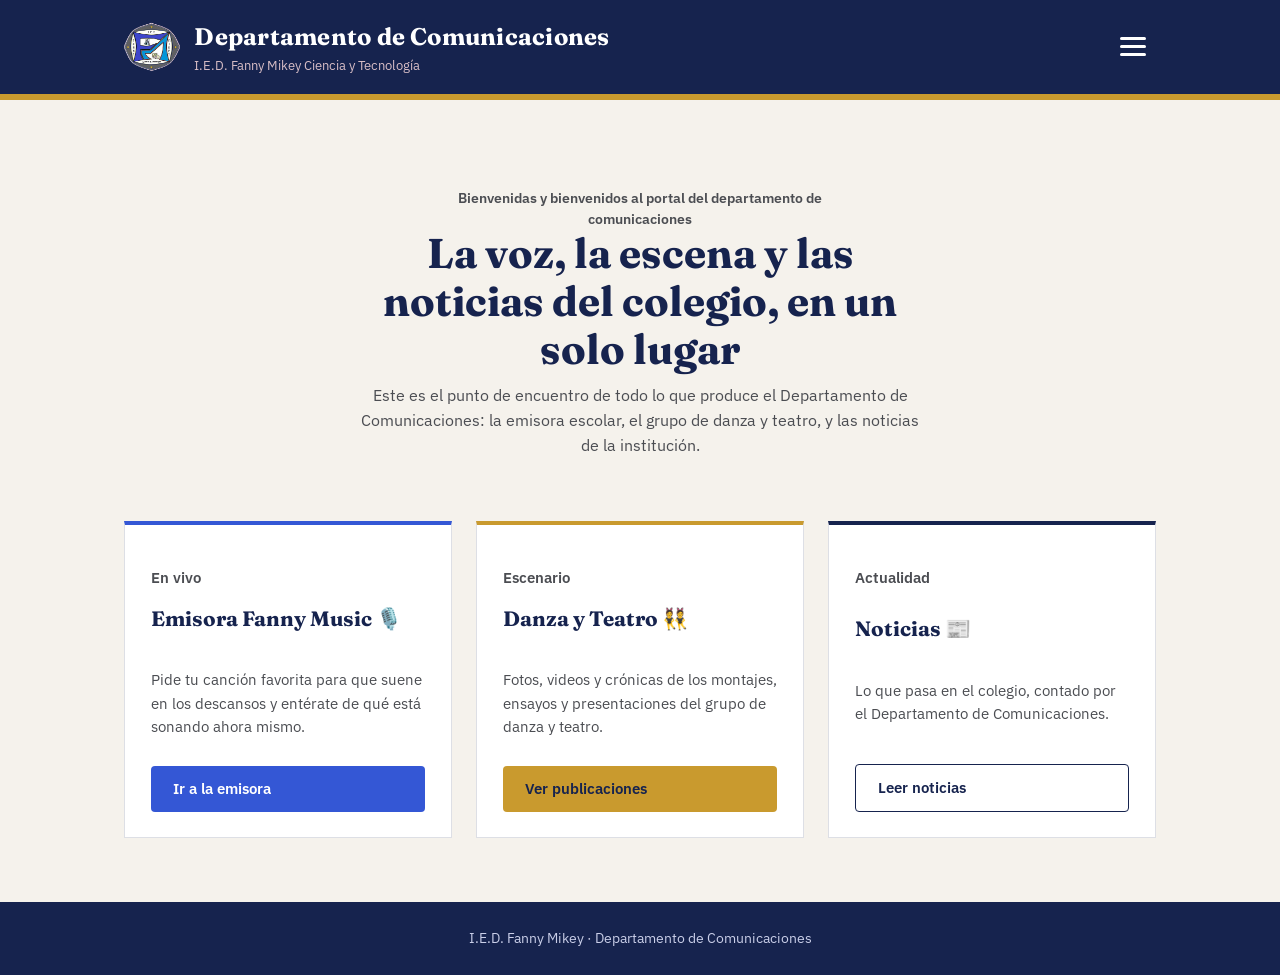
==== index.html @ 635d6734 "Update navigation links with emojis" ====
<!DOCTYPE html>
<html lang="es">
<head>
<meta charset="UTF-8">
<meta name="viewport" content="width=device-width, initial-scale=1.0">
<title>Portal de Comunicaciones I.E.D. Fanny Mikey</title>
<link rel="icon" href="assets/images/logo.png">
<link rel="stylesheet" href="assets/css/style.css">
</head>
<body>

<header class="masthead">
  <div class="masthead__bar">
    <div class="masthead__brand">
      <img src="assets/images/logo.png" alt="Escudo I.E.D. Fanny Mikey">
      <div>
        <div class="masthead__title">Departamento de Comunicaciones</div>
        <div class="masthead__subtitle">I.E.D. Fanny Mikey Ciencia y Tecnología</div>
      </div>
    </div>
    <button class="menu-toggle" id="menu-toggle" aria-label="Abrir menú" aria-expanded="false">
      <span></span><span></span><span></span>
    </button>
  </div>
  <nav class="masthead__nav" id="masthead-nav">
      <a href="index.html">🏠 Inicio</a>
      <a href="emisora.html">🎙️Emisora Fanny Music</a>
      <a href="danza-teatro.html">💃 Danza y Teatro</a>
      <a href="noticias.html">📰 Noticias</a>
      <a href="presentadores.html" class="is-active">😎 Presentadores</a>
  </nav>
</header>

<main>
  <div class="container">
    <section class="hero">
      <p class="eyebrow">Bienvenidas y bienvenidos al portal del departamento de comunicaciones</p>
      <h1>La voz, la escena y las noticias del colegio, en un solo lugar</h1>
      <p>Este es el punto de encuentro de todo lo que produce el Departamento de Comunicaciones: la emisora escolar, el grupo de danza y teatro, y las noticias de la institución.</p>
    </section>

    <div class="dept-grid">
      <article class="dept-card dept-card--radio">
        <p class="eyebrow">En vivo</p>
        <h3>Emisora Fanny Music 🎙️</h3>
        <p>Pide tu canción favorita para que suene en los descansos y entérate de qué está sonando ahora mismo.</p>
        <a class="btn" href="emisora.html">Ir a la emisora</a>
      </article>

      <article class="dept-card dept-card--danza">
        <p class="eyebrow">Escenario</p>
        <h3>Danza y Teatro 👯</h3>
        <p>Fotos, videos y crónicas de los montajes, ensayos y presentaciones del grupo de danza y teatro.</p>
        <a class="btn btn--gold" href="danza-teatro.html">Ver publicaciones</a>
      </article>

      <article class="dept-card dept-card--noticias">
        <p class="eyebrow">Actualidad</p>
        <h3>Noticias 📰</h3>
        <p>Lo que pasa en el colegio, contado por el Departamento de Comunicaciones.</p>
        <a class="btn btn--outline" href="noticias.html">Leer noticias</a>
      </article>
    </div>
  </div>
</main>

<footer>
  I.E.D. Fanny Mikey · Departamento de Comunicaciones
</footer>

<script src="assets/js/nav.js"></script>
</body>
</html>
---- assets/css/style.css ----
/* =========================================================
   PORTAL DE COMUNICACIONES — I.E.D. FANNY MIKEY
   Tokens de diseño:
   - Navy   #16234E  (masthead, fondos oscuros)
   - Blue   #3457D5  (acento primario, enlaces, botones)
   - Gold   #C99A2E  (estrellas, detalles, hover)
   - Ink    #24262B  (texto)
   - Paper  #F5F2EC  (fondo de página)
   - Blush  #D9BFC7  (filete decorativo, tomado del borde del escudo)
   Tipografía:
   - Titulares: "Fraunces" (serif editorial, con carácter de diario escolar)
   - Cuerpo:    "IBM Plex Sans"
   ========================================================= */

@import url('https://fonts.googleapis.com/css2?family=Fraunces:opsz,wght@9..144,400;9..144,600;9..144,700&family=IBM+Plex+Sans:wght@400;500;600&display=swap');

:root {
  --navy: #16234E;
  --blue: #3457D5;
  --gold: #C99A2E;
  --ink: #24262B;
  --paper: #F5F2EC;
  --blush: #D9BFC7;
  --paper-raised: #FFFFFF;
  --line: rgba(22, 35, 78, 0.14);
  --radius: 4px;
}

* { box-sizing: border-box; }

html { scroll-behavior: smooth; }

body {
  margin: 0;
  background: var(--paper);
  color: var(--ink);
  font-family: 'IBM Plex Sans', sans-serif;
  line-height: 1.55;
}

h1, h2, h3, h4, .display {
  font-family: 'Fraunces', serif;
  color: var(--navy);
  line-height: 1.15;
  margin: 0 0 0.5em;
}

a { color: var(--blue); }
a:focus-visible, button:focus-visible, input:focus-visible, textarea:focus-visible {
  outline: 3px solid var(--gold);
  outline-offset: 2px;
}

img { max-width: 100%; display: block; }

.container {
  max-width: 1080px;
  margin: 0 auto;
  padding: 0 1.5rem;
}

/* ---------- MASTHEAD ---------- */
.masthead {
  background: var(--navy);
  color: #fff;
  border-bottom: 6px solid var(--gold);
  position: relative;
}
.masthead__bar {
  display: flex;
  align-items: center;
  justify-content: space-between;
  padding: 1.1rem 1.5rem;
  max-width: 1080px;
  margin: 0 auto;
  gap: 1rem;
}
.masthead__brand {
  display: flex;
  align-items: center;
  gap: 0.9rem;
}
.masthead__brand img { height: 56px; width: 56px; }
.masthead__title {
  font-family: 'Fraunces', serif;
  font-weight: 700;
  font-size: 1.5rem;
  color: #fff;
  letter-spacing: 0.01em;
}
.masthead__subtitle {
  font-size: 0.8rem;
  color: var(--blush);
  margin-top: 0.1rem;
}

/* Botón hamburguesa (tres líneas), esquina derecha */
.menu-toggle {
  background: none;
  border: none;
  cursor: pointer;
  display: flex;
  flex-direction: column;
  justify-content: center;
  gap: 5px;
  padding: 10px;
  flex-shrink: 0;
}
.menu-toggle span {
  display: block;
  width: 26px;
  height: 3px;
  background: #fff;
  border-radius: 2px;
  transition: transform 0.25s ease, opacity 0.25s ease;
}
.menu-toggle[aria-expanded="true"] span:nth-child(1) { transform: translateY(8px) rotate(45deg); }
.menu-toggle[aria-expanded="true"] span:nth-child(2) { opacity: 0; }
.menu-toggle[aria-expanded="true"] span:nth-child(3) { transform: translateY(-8px) rotate(-45deg); }

/* Menú desplegable */
nav.masthead__nav {
  position: absolute;
  top: 100%;
  right: 1.5rem;
  margin-top: 2px;
  background: var(--navy);
  border: 1px solid rgba(255,255,255,0.15);
  border-top: 3px solid var(--gold);
  min-width: 230px;
  display: none;
  flex-direction: column;
  padding: 0.5rem 0;
  box-shadow: 0 16px 32px rgba(0,0,0,0.4);
  z-index: 50;
}
nav.masthead__nav.is-open { display: flex; }
nav.masthead__nav a {
  color: #EDEBE3;
  text-decoration: none;
  font-size: 0.95rem;
  padding: 0.7rem 1.3rem;
  border-left: 3px solid transparent;
}
nav.masthead__nav a:hover,
nav.masthead__nav a.is-active {
  border-left-color: var(--gold);
  background: rgba(255,255,255,0.06);
  color: #fff;
}

@media (max-width: 780px) {
  .masthead__bar { padding: 0.9rem 1rem; }
  .masthead__brand img { height: 44px; width: 44px; }
  .masthead__title { font-size: 1.15rem; }
  .masthead__subtitle { font-size: 0.72rem; }
  nav.masthead__nav { right: 1rem; left: 1rem; min-width: unset; }
}


/* ---------- SECTIONS ---------- */
main { padding: 2.5rem 0 4rem; }
.section-front {
  padding: 2.5rem 0;
  border-top: 1px solid var(--line);
}
.section-front:first-child { border-top: none; }

.eyebrow {
  color: var(--blue);
  font-size: 0.85rem;
  font-weight: 600;
  margin-bottom: 0.3rem;
}

.hero {
  text-align: center;
  padding: 3rem 1rem 2rem;
}
.hero h1 { font-size: 2.6rem; max-width: 18ch; margin: 0 auto 0.6rem; }
.hero p { max-width: 56ch; margin: 0 auto; color: #4b4d52; }
@media (max-width: 780px) {
  .hero { padding: 2rem 0.5rem 1.5rem; }
  .hero h1 { font-size: 1.8rem; }
}

/* Grid of the three departments on the homepage, each with its own voice */
.dept-grid {
  display: grid;
  grid-template-columns: repeat(auto-fit, minmax(230px, 1fr));
  gap: 1.5rem;
  margin-top: 2rem;
}
@media (max-width: 780px) {
  .dept-grid { grid-template-columns: 1fr; }
}
.dept-card {
  background: var(--paper-raised);
  border: 1px solid var(--line);
  padding: 1.6rem;
  display: flex;
  flex-direction: column;
  gap: 0.75rem;
  transition: transform 0.25s ease, box-shadow 0.25s ease, border-color 0.25s ease;
  animation: dept-card-in 0.6s ease both;
}
.dept-card:hover {
  transform: translateY(-6px);
  box-shadow: 0 14px 28px rgba(22, 35, 78, 0.18);
}
.dept-card--radio { animation-delay: 0s; }
.dept-card--danza { animation-delay: 0.12s; }
.dept-card--noticias { animation-delay: 0.24s; }
.dept-card--radio:hover { border-color: var(--blue); }
.dept-card--danza:hover { border-color: var(--gold); }
.dept-card--noticias:hover { border-color: var(--navy); }

@keyframes dept-card-in {
  from { opacity: 0; transform: translateY(18px); }
  to   { opacity: 1; transform: translateY(0); }
}
@media (prefers-reduced-motion: reduce) {
  .dept-card { animation: none; }
  .dept-card:hover { transform: none; }
}
.dept-card--radio { border-top: 4px solid var(--blue); }
.dept-card--danza { border-top: 4px solid var(--gold); }
.dept-card--noticias { border-top: 4px solid var(--navy); }
.dept-card h3 { font-size: 1.3rem; }
.dept-card p { color: #4b4d52; font-size: 0.95rem; flex-grow: 1; }

/* ---------- BUTTONS & FORMS ---------- */
.btn {
  display: inline-block;
  background: var(--blue);
  color: #fff;
  border: none;
  padding: 0.7rem 1.4rem;
  font-family: 'IBM Plex Sans', sans-serif;
  font-weight: 600;
  font-size: 0.95rem;
  text-decoration: none;
  cursor: pointer;
  border-radius: var(--radius);
  transition: background-color 0.2s ease, transform 0.15s ease;
}
.btn:active { transform: scale(0.97); }
.btn:hover { background: #2946b8; }
.btn--gold { background: var(--gold); color: var(--navy); }
.btn--gold:hover { background: #b6871f; }
.btn--outline {
  background: transparent;
  color: var(--navy);
  border: 1.5px solid var(--navy);
}
.btn--ghost {
  background: transparent;
  color: var(--blue);
  border: 1px solid var(--line);
}
.btn--danger { background: #a5322a; }
.btn--danger:hover { background: #832822; }
.btn[disabled] { opacity: 0.55; cursor: not-allowed; }

form { display: flex; flex-direction: column; gap: 1rem; }
label { font-weight: 600; font-size: 0.9rem; display: block; margin-bottom: 0.3rem; }
input, textarea, select {
  width: 100%;
  padding: 0.65rem 0.8rem;
  border: 1px solid #C8C4BA;
  border-radius: var(--radius);
  font-family: inherit;
  font-size: 0.95rem;
  background: #fff;
}
textarea { min-height: 120px; resize: vertical; }
.field-hint { font-size: 0.8rem; color: #6b6d72; margin-top: 0.25rem; }
.form-row { display: flex; gap: 1rem; flex-wrap: wrap; }
.form-row > * { flex: 1; min-width: 220px; }

.status-banner {
  padding: 0.8rem 1rem;
  border-radius: var(--radius);
  font-size: 0.9rem;
  margin-bottom: 1rem;
}
.status-banner--ok { background: #E4EFE0; color: #2C5E2C; }
.status-banner--error { background: #F6E1DE; color: #8C2E22; }
.status-banner--hidden { display: none; }

/* ---------- EMISORA ---------- */
.now-playing {
  background: var(--navy);
  color: #fff;
  padding: 1.6rem 1.8rem;
  display: flex;
  align-items: center;
  gap: 1.2rem;
  border-left: 6px solid var(--gold);
}
.now-playing__label { font-size: 0.75rem; letter-spacing: 0.08em; color: var(--blush); }
.now-playing__song { font-family: 'Fraunces', serif; font-size: 1.4rem; }
.now-playing__artist { color: #C9CEE8; }
.pulse-dot {
  width: 10px; height: 10px; border-radius: 50%;
  background: var(--gold);
  flex-shrink: 0;
  animation: pulse 1.6s ease-in-out infinite;
}
@keyframes pulse {
  0%, 100% { opacity: 1; transform: scale(1); }
  50% { opacity: 0.5; transform: scale(1.25); }
}
@media (prefers-reduced-motion: reduce) {
  .pulse-dot { animation: none; }
}

.request-list { list-style: none; margin: 0; padding: 0; display: flex; flex-direction: column; gap: 0.6rem; }
.request-item {
  display: flex; justify-content: space-between; align-items: center;
  gap: 1rem; padding: 0.8rem 1rem; background: var(--paper-raised);
  border: 1px solid var(--line);
}
.request-item__song { font-weight: 600; }
.request-item__meta { font-size: 0.82rem; color: #6b6d72; }

/* ---------- NOTICIAS (front page style) ---------- */
.news-item {
  border-bottom: 1px solid var(--line);
  padding: 1.8rem 0;
  display: grid;
  grid-template-columns: 1.4fr 1fr;
  gap: 1.6rem;
}
@media (max-width: 700px) {
  .news-item { grid-template-columns: 1fr; }
}
.news-item__epigrafe { color: var(--blue); font-size: 0.8rem; font-weight: 600; margin-bottom: 0.2rem; }
.news-item__titular { font-size: 1.6rem; margin-bottom: 0.3rem; }
.news-item__bajada { color: #4b4d52; font-weight: 500; margin-bottom: 0.6rem; }
.news-item__media img, .news-item__media video { width: 100%; border: 1px solid var(--line); }
.news-item__date { font-size: 0.78rem; color: #8a8c90; margin-top: 0.6rem; }

/* ---------- DANZA Y TEATRO ---------- */
.gallery-grid {
  display: grid;
  grid-template-columns: repeat(2, 1fr);
  gap: 1.4rem;
}
@media (max-width: 700px) { .gallery-grid { grid-template-columns: 1fr; } }
.gallery-card {
  background: var(--paper-raised);
  border: 1px solid var(--line);
}
.gallery-card__media img, .gallery-card__media video { width: 100%; aspect-ratio: 4/3; object-fit: cover; }
.gallery-card__body { padding: 1.2rem; }
.gallery-card__body h3 { font-size: 1.15rem; }

/* ---------- LOGIN / ADMIN ---------- */
.login-panel {
  max-width: 420px;
  margin: 3rem auto;
  background: var(--paper-raised);
  border: 1px solid var(--line);
  border-top: 4px solid var(--gold);
  padding: 2.2rem;
}
.login-panel h1 { font-size: 1.6rem; text-align: center; }
.login-panel p.tagline { text-align: center; color: #6b6d72; margin-bottom: 1.5rem; font-size: 0.9rem; }

.admin-tabs {
  display: flex; gap: 0.4rem; margin-bottom: 1.8rem; flex-wrap: wrap;
  border-bottom: 1px solid var(--line);
}
.admin-tabs button {
  background: none; border: none; padding: 0.8rem 1.1rem;
  font-family: 'Fraunces', serif; font-size: 1.05rem; color: #6b6d72;
  cursor: pointer; border-bottom: 3px solid transparent;
}
.admin-tabs button.is-active { color: var(--navy); border-bottom-color: var(--blue); }
.admin-panel { display: none; }
.admin-panel.is-active { display: block; }

.admin-topbar {
  display: flex; justify-content: space-between; align-items: center;
  padding: 1rem 0; margin-bottom: 1rem; border-bottom: 1px solid var(--line);
}
.admin-list-item {
  background: var(--paper-raised); border: 1px solid var(--line);
  padding: 1rem 1.2rem; margin-bottom: 0.8rem;
  display: flex; justify-content: space-between; gap: 1rem; align-items: flex-start;
}
.admin-list-item__actions { display: flex; gap: 0.5rem; flex-shrink: 0; }
.admin-list-item__body { flex-grow: 1; }
.admin-list-item__title { font-weight: 600; margin-bottom: 0.2rem; }
.admin-list-item__meta { font-size: 0.8rem; color: #8a8c90; }

.empty-state {
  text-align: center; padding: 2.5rem 1rem; color: #8a8c90;
  border: 1px dashed var(--line);
}

footer {
  background: var(--navy); color: #C9CEE8;
  padding: 1.6rem 0; text-align: center; font-size: 0.85rem;
}
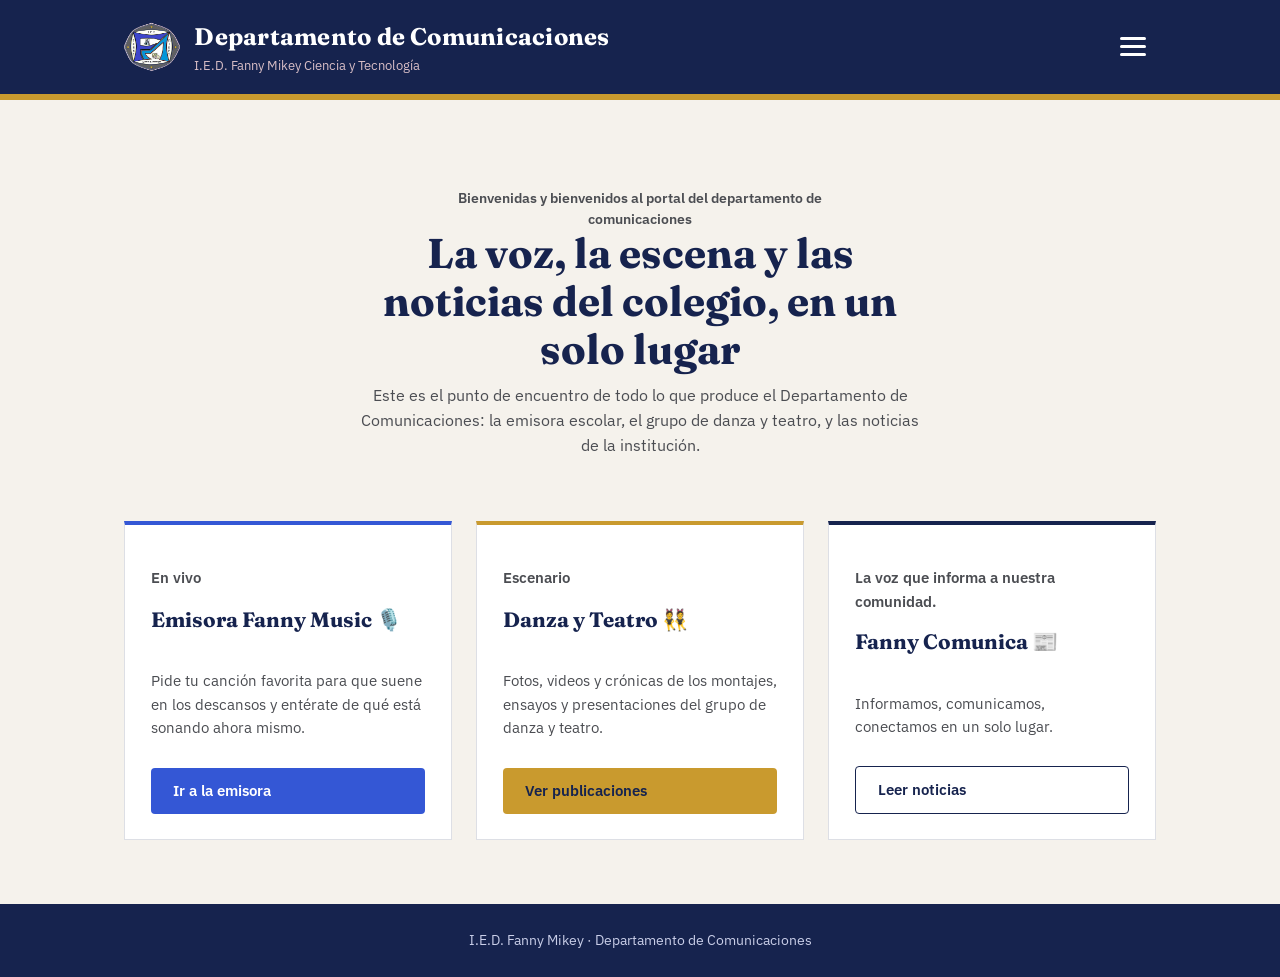
==== commit 21fec177: "Change 'Noticias' to 'Fanny Comunica' in index.html Updated the news section to reflect the new bran" ====
--- a/index.html
+++ b/index.html
@@ -23,11 +23,11 @@
     </button>
   </div>
   <nav class="masthead__nav" id="masthead-nav">
-      <a href="index.html">🏠 Inicio</a>
+      <a href="index.html" class="is-active">🏠 Inicio</a>
       <a href="emisora.html">🎙️Emisora Fanny Music</a>
       <a href="danza-teatro.html">💃 Danza y Teatro</a>
-      <a href="noticias.html">📰 Noticias</a>
-      <a href="presentadores.html" class="is-active">😎 Presentadores</a>
+      <a href="noticias.html">📰 Fanny Comunica</a>
+      <a href="presentadores.html">😎 Presentadores</a>
   </nav>
 </header>
 
@@ -55,9 +55,9 @@
       </article>
 
       <article class="dept-card dept-card--noticias">
-        <p class="eyebrow">Actualidad</p>
-        <h3>Noticias 📰</h3>
-        <p>Lo que pasa en el colegio, contado por el Departamento de Comunicaciones.</p>
+        <p class="eyebrow">La voz que informa a nuestra comunidad.</p>
+        <h3>Fanny Comunica 📰</h3>
+        <p>Informamos, comunicamos, conectamos en un solo lugar.</p>
         <a class="btn btn--outline" href="noticias.html">Leer noticias</a>
       </article>
     </div>
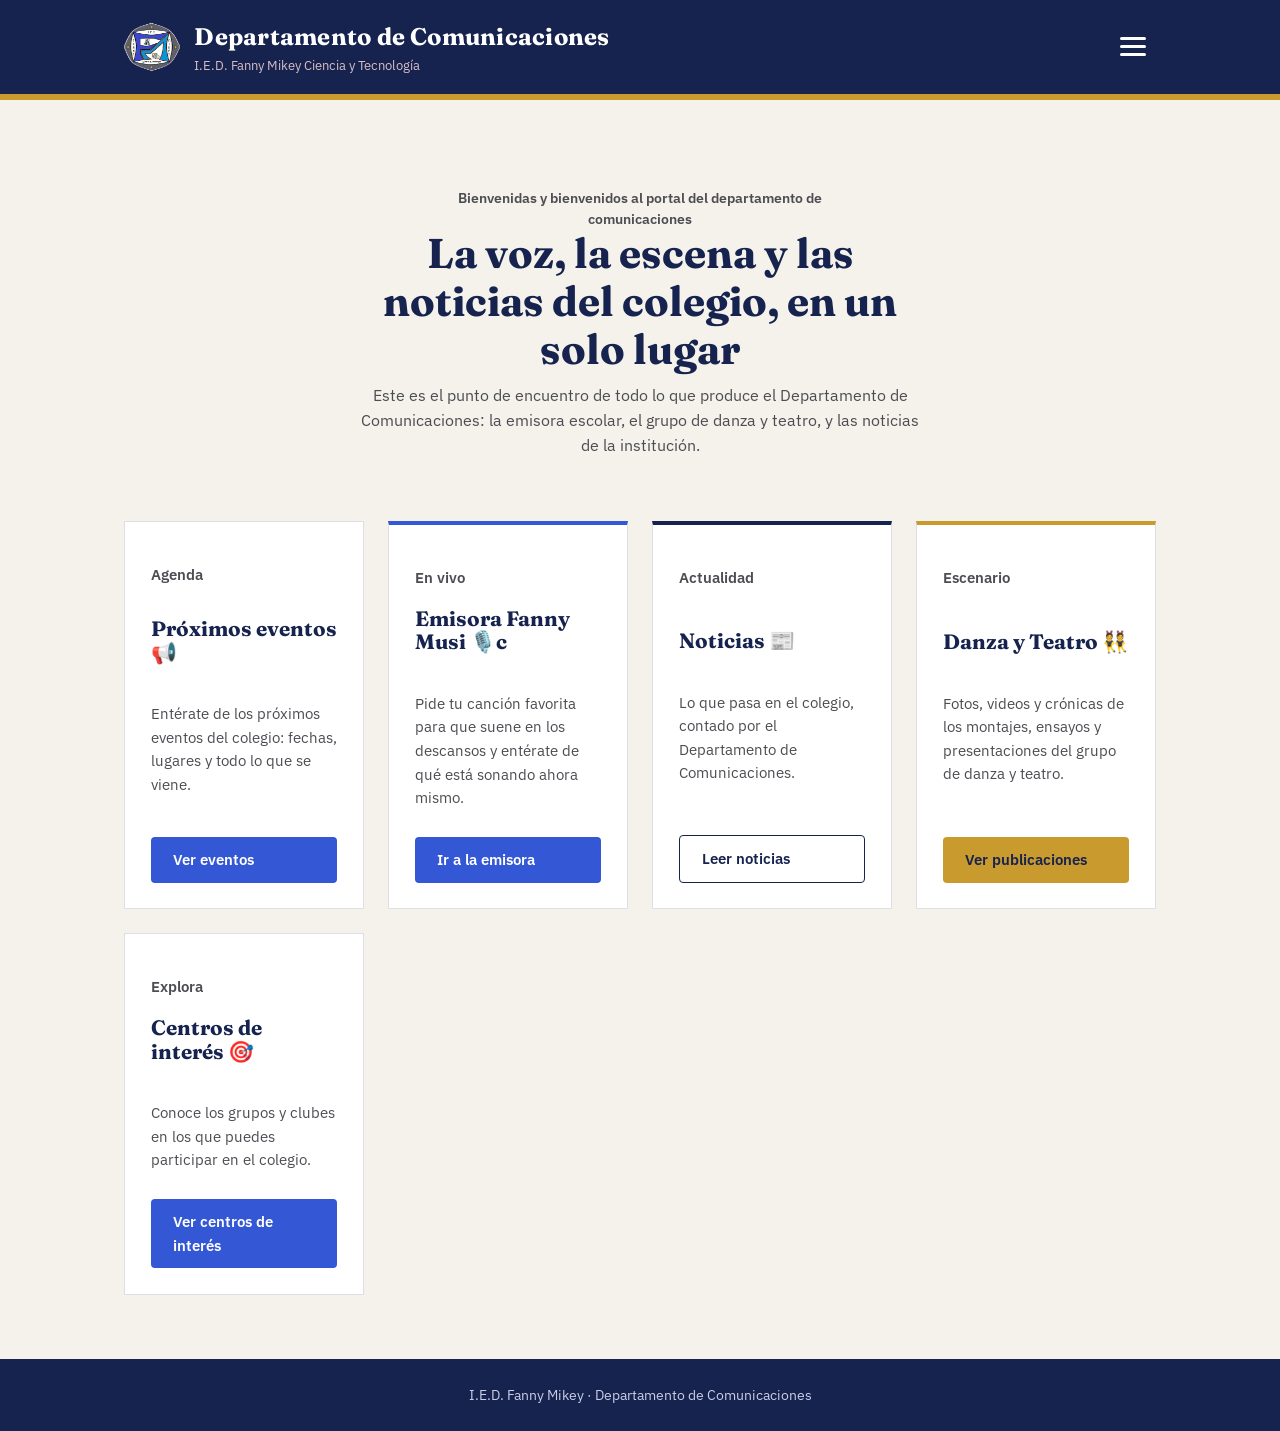
==== commit f4658d0b: "Update navigation links and content in index.html" ====
--- a/index.html
+++ b/index.html
@@ -23,11 +23,13 @@
     </button>
   </div>
   <nav class="masthead__nav" id="masthead-nav">
-      <a href="index.html" class="is-active">🏠 Inicio</a>
-      <a href="emisora.html">🎙️Emisora Fanny Music</a>
-      <a href="danza-teatro.html">💃 Danza y Teatro</a>
-      <a href="noticias.html">📰 Fanny Comunica</a>
-      <a href="presentadores.html">😎 Presentadores</a>
+      <a href="index.html" class="is-active">Inicio</a>
+      <a href="eventos.html">Próximos eventos</a>
+      <a href="emisora.html">Emisora Fanny Music</a>
+      <a href="noticias.html">Noticias</a>
+      <a href="danza-teatro.html">Danza y Teatro</a>
+      <a href="centros-interes.html">Centros de interés</a>
+      <a href="presentadores.html">Presentadores</a>
   </nav>
 </header>
 
@@ -40,11 +42,25 @@
     </section>
 
     <div class="dept-grid">
+      <article class="dept-card dept-card--eventos">
+        <p class="eyebrow">Agenda</p>
+        <h3>Próximos eventos 📢</h3>
+        <p>Entérate de los próximos eventos del colegio: fechas, lugares y todo lo que se viene.</p>
+        <a class="btn btn--blush" href="eventos.html">Ver eventos</a>
+      </article>
+
       <article class="dept-card dept-card--radio">
         <p class="eyebrow">En vivo</p>
-        <h3>Emisora Fanny Music 🎙️</h3>
+        <h3>Emisora Fanny Musi 🎙️c</h3>
         <p>Pide tu canción favorita para que suene en los descansos y entérate de qué está sonando ahora mismo.</p>
         <a class="btn" href="emisora.html">Ir a la emisora</a>
+      </article>
+
+      <article class="dept-card dept-card--noticias">
+        <p class="eyebrow">Actualidad</p>
+        <h3>Noticias 📰</h3>
+        <p>Lo que pasa en el colegio, contado por el Departamento de Comunicaciones.</p>
+        <a class="btn btn--outline" href="noticias.html">Leer noticias</a>
       </article>
 
       <article class="dept-card dept-card--danza">
@@ -54,11 +70,11 @@
         <a class="btn btn--gold" href="danza-teatro.html">Ver publicaciones</a>
       </article>
 
-      <article class="dept-card dept-card--noticias">
-        <p class="eyebrow">La voz que informa a nuestra comunidad.</p>
-        <h3>Fanny Comunica 📰</h3>
-        <p>Informamos, comunicamos, conectamos en un solo lugar.</p>
-        <a class="btn btn--outline" href="noticias.html">Leer noticias</a>
+      <article class="dept-card dept-card--interes">
+        <p class="eyebrow">Explora</p>
+        <h3>Centros de interés 🎯</h3>
+        <p>Conoce los grupos y clubes en los que puedes participar en el colegio.</p>
+        <a class="btn btn--sage" href="centros-interes.html">Ver centros de interés</a>
       </article>
     </div>
   </div>
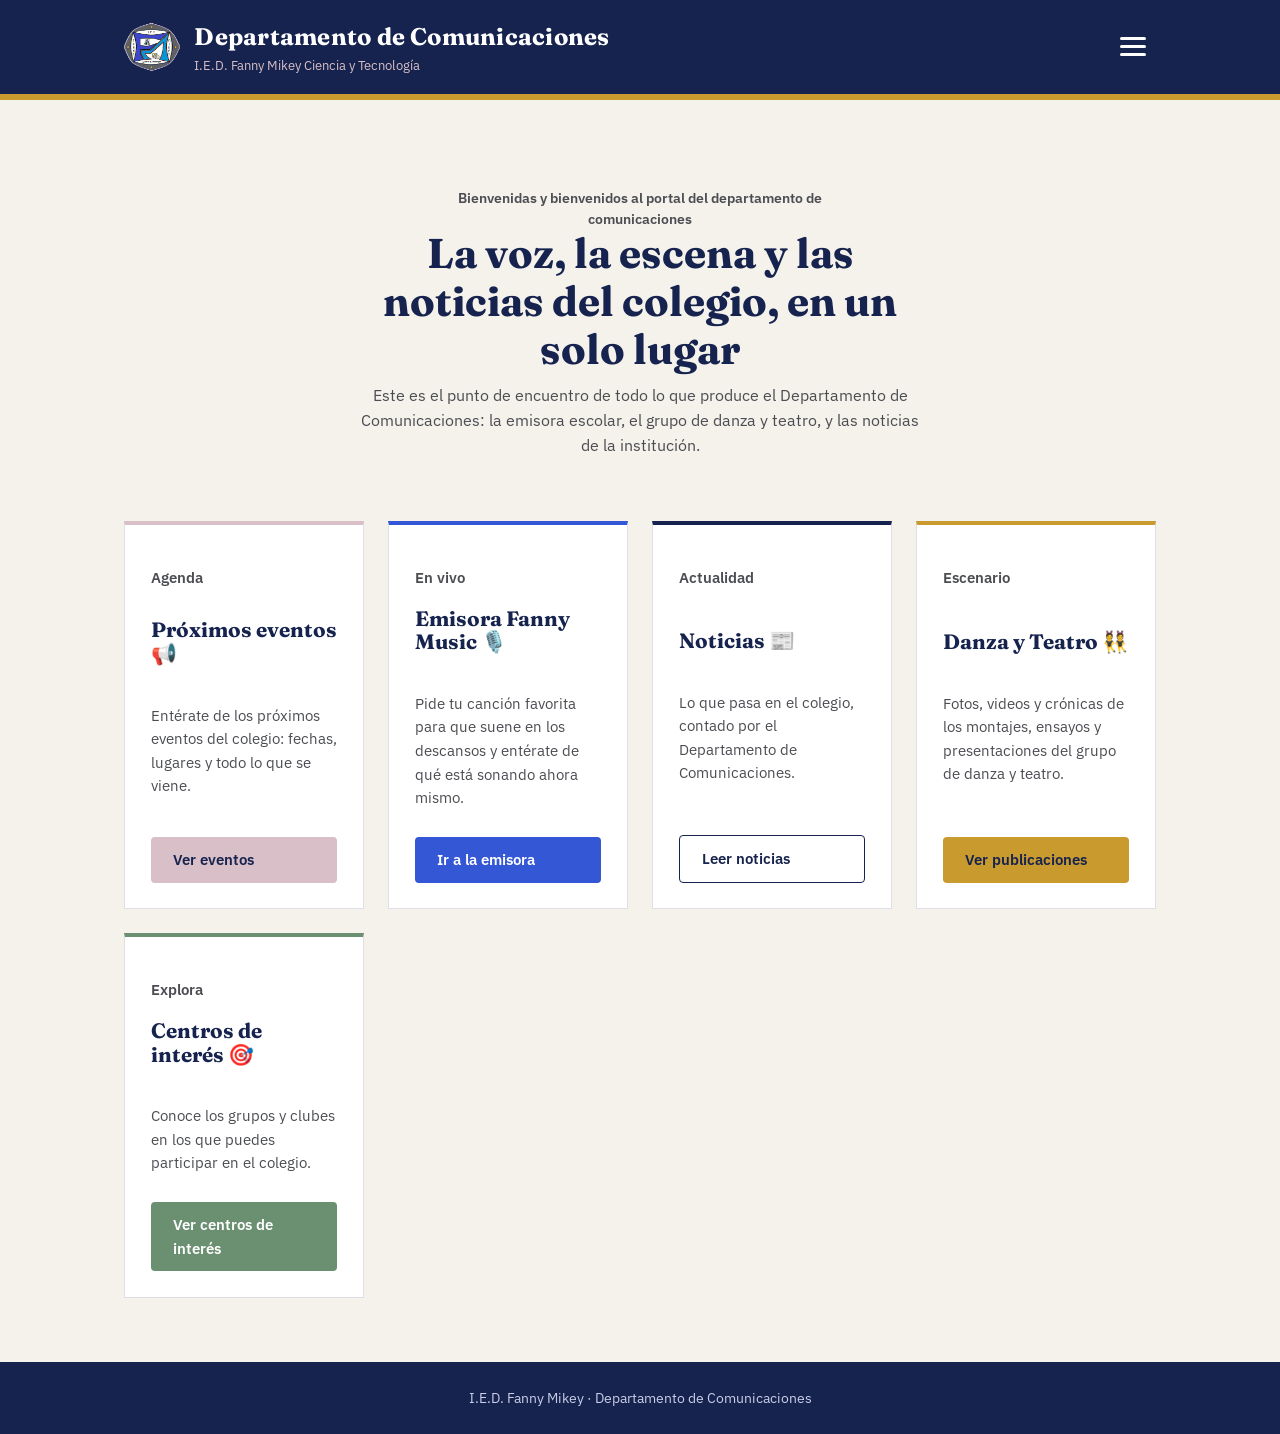
==== commit a10b6626: "Fix typo in emisora name from 'Musi' to 'Music'" ====
--- a/index.html
+++ b/index.html
@@ -51,7 +51,7 @@
 
       <article class="dept-card dept-card--radio">
         <p class="eyebrow">En vivo</p>
-        <h3>Emisora Fanny Musi 🎙️c</h3>
+        <h3>Emisora Fanny Music 🎙️</h3>
         <p>Pide tu canción favorita para que suene en los descansos y entérate de qué está sonando ahora mismo.</p>
         <a class="btn" href="emisora.html">Ir a la emisora</a>
       </article>
--- a/assets/css/style.css
+++ b/assets/css/style.css
@@ -7,6 +7,7 @@
    - Ink    #24262B  (texto)
    - Paper  #F5F2EC  (fondo de página)
    - Blush  #D9BFC7  (filete decorativo, tomado del borde del escudo)
+   - Sage   #6B8F71  (Centros de interés)
    Tipografía:
    - Titulares: "Fraunces" (serif editorial, con carácter de diario escolar)
    - Cuerpo:    "IBM Plex Sans"
@@ -21,6 +22,7 @@
   --ink: #24262B;
   --paper: #F5F2EC;
   --blush: #D9BFC7;
+  --sage: #6B8F71;
   --paper-raised: #FFFFFF;
   --line: rgba(22, 35, 78, 0.14);
   --radius: 4px;
@@ -184,7 +186,7 @@
   .hero h1 { font-size: 1.8rem; }
 }
 
-/* Grid of the three departments on the homepage, each with its own voice */
+/* Grid of the departments on the homepage, each with its own voice */
 .dept-grid {
   display: grid;
   grid-template-columns: repeat(auto-fit, minmax(230px, 1fr));
@@ -208,12 +210,16 @@
   transform: translateY(-6px);
   box-shadow: 0 14px 28px rgba(22, 35, 78, 0.18);
 }
-.dept-card--radio { animation-delay: 0s; }
-.dept-card--danza { animation-delay: 0.12s; }
+.dept-card--radio { animation-delay: 0.12s; }
+.dept-card--danza { animation-delay: 0.36s; }
 .dept-card--noticias { animation-delay: 0.24s; }
+.dept-card--eventos { animation-delay: 0s; }
+.dept-card--interes { animation-delay: 0.48s; }
 .dept-card--radio:hover { border-color: var(--blue); }
 .dept-card--danza:hover { border-color: var(--gold); }
 .dept-card--noticias:hover { border-color: var(--navy); }
+.dept-card--eventos:hover { border-color: var(--blush); }
+.dept-card--interes:hover { border-color: var(--sage); }
 
 @keyframes dept-card-in {
   from { opacity: 0; transform: translateY(18px); }
@@ -226,6 +232,8 @@
 .dept-card--radio { border-top: 4px solid var(--blue); }
 .dept-card--danza { border-top: 4px solid var(--gold); }
 .dept-card--noticias { border-top: 4px solid var(--navy); }
+.dept-card--eventos { border-top: 4px solid var(--blush); }
+.dept-card--interes { border-top: 4px solid var(--sage); }
 .dept-card h3 { font-size: 1.3rem; }
 .dept-card p { color: #4b4d52; font-size: 0.95rem; flex-grow: 1; }
 
@@ -253,6 +261,10 @@
   color: var(--navy);
   border: 1.5px solid var(--navy);
 }
+.btn--blush { background: var(--blush); color: var(--navy); }
+.btn--blush:hover { background: #c9a5af; }
+.btn--sage { background: var(--sage); color: #fff; }
+.btn--sage:hover { background: #567a5c; }
 .btn--ghost {
   background: transparent;
   color: var(--blue);
@@ -341,7 +353,7 @@
 .news-item__media img, .news-item__media video { width: 100%; border: 1px solid var(--line); }
 .news-item__date { font-size: 0.78rem; color: #8a8c90; margin-top: 0.6rem; }
 
-/* ---------- DANZA Y TEATRO ---------- */
+/* ---------- GALERÍAS (Danza y Teatro, Eventos, Centros de interés) ---------- */
 .gallery-grid {
   display: grid;
   grid-template-columns: repeat(2, 1fr);
@@ -369,15 +381,47 @@
 .login-panel p.tagline { text-align: center; color: #6b6d72; margin-bottom: 1.5rem; font-size: 0.9rem; }
 
 .admin-tabs {
-  display: flex; gap: 0.4rem; margin-bottom: 1.8rem; flex-wrap: wrap;
-  border-bottom: 1px solid var(--line);
+  display: flex;
+  justify-content: center;
+  flex-wrap: wrap;
+  gap: 0.9rem;
+  margin: 0 auto 2.2rem;
+  padding: 0;
+  border-bottom: none;
+  max-width: 900px;
 }
 .admin-tabs button {
-  background: none; border: none; padding: 0.8rem 1.1rem;
-  font-family: 'Fraunces', serif; font-size: 1.05rem; color: #6b6d72;
-  cursor: pointer; border-bottom: 3px solid transparent;
-}
-.admin-tabs button.is-active { color: var(--navy); border-bottom-color: var(--blue); }
+  background: var(--paper-raised);
+  border: 1px solid var(--line);
+  border-top: 4px solid var(--line);
+  padding: 1rem 1.3rem;
+  min-width: 140px;
+  font-family: 'Fraunces', serif;
+  font-size: 1rem;
+  color: var(--ink);
+  cursor: pointer;
+  border-radius: var(--radius);
+  transition: transform 0.2s ease, box-shadow 0.2s ease, border-color 0.2s ease;
+}
+.admin-tabs button:hover {
+  transform: translateY(-3px);
+  box-shadow: 0 10px 20px rgba(22, 35, 78, 0.12);
+}
+.admin-tabs button.is-active {
+  color: var(--navy);
+  font-weight: 600;
+  border-top-color: var(--blue);
+  box-shadow: 0 10px 20px rgba(22, 35, 78, 0.12);
+}
+.admin-tabs button[data-tab="tab-eventos"].is-active { border-top-color: var(--blush); }
+.admin-tabs button[data-tab="tab-emisora"].is-active { border-top-color: var(--blue); }
+.admin-tabs button[data-tab="tab-noticias"].is-active { border-top-color: var(--navy); }
+.admin-tabs button[data-tab="tab-danza"].is-active { border-top-color: var(--gold); }
+.admin-tabs button[data-tab="tab-interes"].is-active { border-top-color: var(--sage); }
+@media (max-width: 700px) {
+  .admin-tabs { gap: 0.6rem; }
+  .admin-tabs button { min-width: calc(50% - 0.6rem); padding: 0.8rem; font-size: 0.9rem; }
+}
 .admin-panel { display: none; }
 .admin-panel.is-active { display: block; }
 
